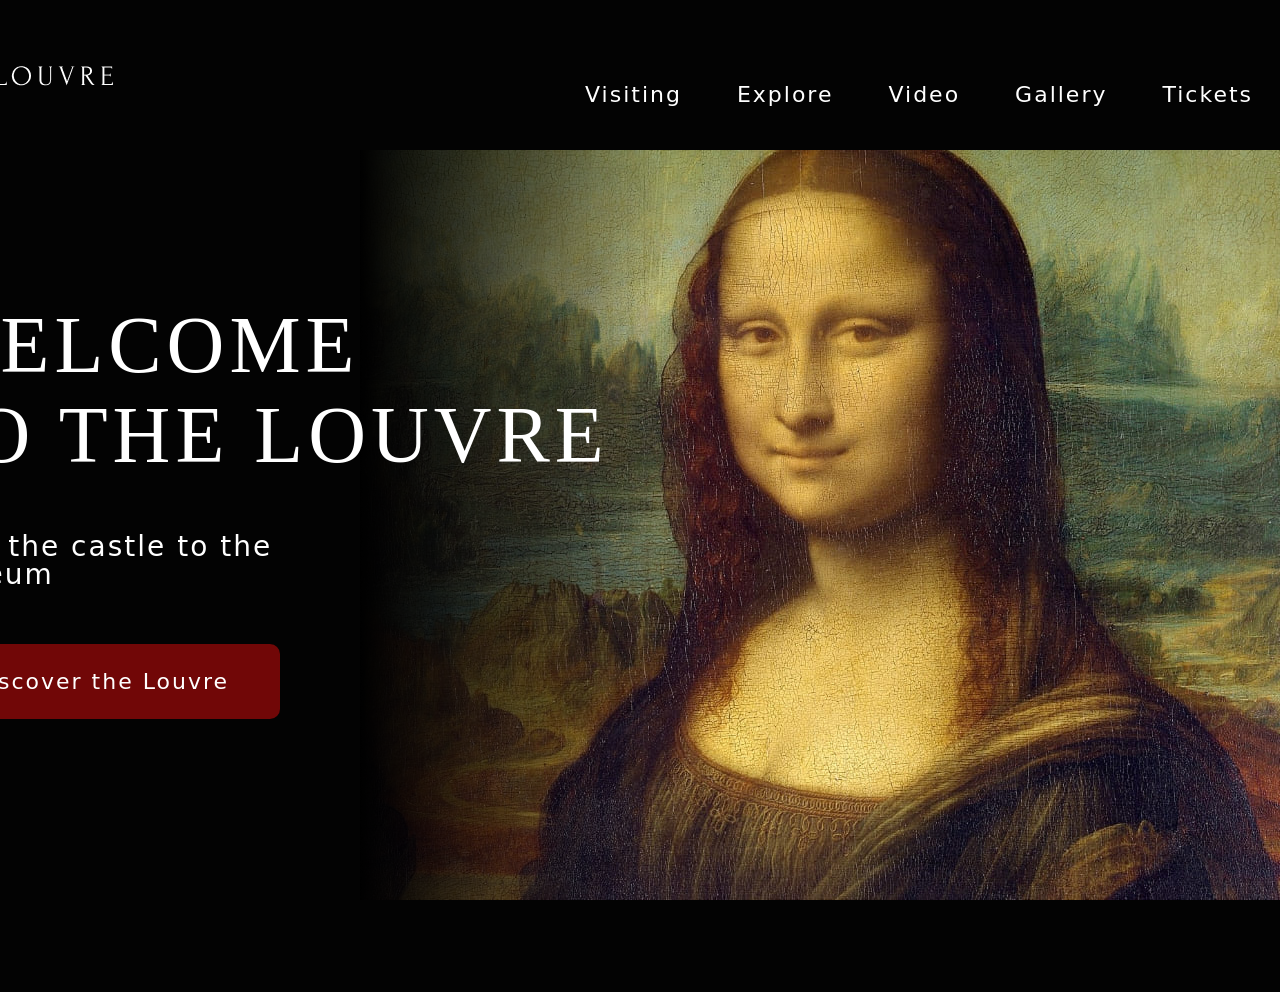
==== rsschool-museum-fixed/index.html @ 0a3632d0 "feat: feat first section" ====
<!DOCTYPE html>
<html lang="en">
<head>
  <meta charset="UTF-8">
  <meta name="viewport" content="width=device-width, initial-scale=1.0">
  <title>rsschool-museum-fixed</title>
  <link rel="stylesheet" href="style.css">
</head>
<body class="body">
  <header  class="header">
      <img src="images/Logo.png" alt="Logo" class="Logo">
      <nav>
        <ul class="nav-list">
          <li><a class="list" href="#Visiting">Visiting</a></li>
          <li><a class="list" href="#Explore">Explore</a></li>
          <li><a class="list" href="#Video">Video</a></li>
          <li><a class="list" href="#Gallery">Gallery</a></li>
          <li><a class="list" href="#Tickets">Tickets</a></li>
          <li><a class="list" href="#Contacts">Contacts</a></li>
        </ul>
      </nav>
  </header>
  <main>
<section class="welcome" id="welcome">
  <img src="images/main.png" alt="Main" class="Main">
  <div class="firstpage"> 
<H1> Welcome  <br> 
to the Louvre</H1>
<p>From the castle to the museum</p>
<button class="button"> <a  href=https://www.google.com/maps/@48.8618159,2.3366818,3a,75y,81.55h,73.4t/data=!3m7!1e1!3m5!1sAF1QipOVxZQuSy3Bx9T_HpH_7FtBHDTXvI6SF-A10ocT!2e10!3e12!7i5472!8i2736> Discover the Louvre </a> </button>
</div>
</section>
<section class="Visiting" id="Visiting"> 

</section>
<section class="Explore" id="Explore">

</section>
<section class="Video" id="Video">

</section>
<section class="Gallery" id="Gallery">

</section>
<section class="Tickets" id="Tickets">

</section>
<section class="Contacts" id="Contacts">

</section>
  </main>
  <footer>

  </footer>
</body>
</html>
---- rsschool-museum-fixed/style.css ----
* {
    box-sizing: border-box;
}

.body {
    display: flex;
    flex-direction: column;
    align-items: center;
overflow: hidden;
top: -32px;
left: -240px;
margin: 0 auto;
  padding: 0;
  box-sizing: border-box;
}
a {
    text-decoration: none;
    color: inherit;
  }
  ul, ol {
    list-style: none;
  }
  button {
    border: none;
    background: none;
    cursor: pointer;
  }
  em, i {
    font-style: normal;
  }
  input, button, textarea {
    font-family: inherit;
    font-size: inherit;
  }
  article, aside, footer, header, nav, section {
    display: block;
  }
  body {
    line-height: 1;
    font-family: Arial, sans-serif;
    color: #000;
    background: #fff;
  }

h1 {
    margin: 0px;
}

nav {
    width: 775px;
    height: 26px;
}


.header {
    padding-right: 240px;
    background: #030303;
    padding-left: 240px;
    display: flex;
    gap: 466px;
    width: 1920px;
height: 150px;

align-items: center;
}

a{
 text-decoration: none;
}

.logo {
width: 199px;
height: 33px;
}


.nav-list{
    padding-left: 0;
    display: flex;
    gap: 55px;
font-family: system-ui, -apple-system, BlinkMacSystemFont, 'Segoe UI', Roboto, Oxygen, Ubuntu, Cantarell, 'Open Sans', 'Helvetica Neue', sans-serif;
font-weight: 200;
font-size: 22px;
line-height: 100%;
letter-spacing: 2px;
}

.list {
    color: #FFFFFF;
    display: flex;
font-family: system-ui, -apple-system, BlinkMacSystemFont, 'Segoe UI', Roboto, Oxygen, Ubuntu, Cantarell, 'Open Sans', 'Helvetica Neue', sans-serif;
font-weight: 200;
font-size: 22px;
line-height: 100%;
letter-spacing: 2px;
}

.welcome {
position: relative;
padding-top: 150px;
width: 1920px;
height: 842px;
background: #030303;
padding-left: 240px;
padding-right: 240px;
color: #FFFFFF;
}
 h1 {
    font-family: Forum;
font-weight: 400;
font-size: 80px;
leading-trim: NONE;
line-height: 90px;
letter-spacing: 5px;
text-transform: uppercase;
width: 700px;
height: 180px;
 }

 p {
    padding-top: 25px;
    font-family: system-ui, -apple-system, BlinkMacSystemFont, 'Segoe UI', Roboto, Oxygen, Ubuntu, Cantarell, 'Open Sans', 'Helvetica Neue', sans-serif;
font-weight: 300;
font-size: 28px;
leading-trim: NONE;
line-height: 100%;
letter-spacing: 2px;
width: 445px;
height: 33px;
top: 205px;
 }

.button {
    margin-top: 75px;
    width: 232px;
height: 75px;
left: 64px;
width: 360px;
height: 75px;
border-radius: 10px;
background: #710707;
font-family: system-ui, -apple-system, BlinkMacSystemFont, 'Segoe UI', Roboto, Oxygen, Ubuntu, Cantarell, 'Open Sans', 'Helvetica Neue', sans-serif;
font-weight: 300;
font-size: 22px;
leading-trim: NONE;
line-height: 100%;
letter-spacing: 2px;
text-align: center;
vertical-align: middle;
padding left : 64px;
padding right: 64px;
color: #FFFFFF;
}

.Main {
    position: absolute;
    left: 680px;
    top: 0;
    display: flex;
    width: 1000px;
    height: 750px;
  }

.firstpage {
    position: relative;
    z-index: 2;
}
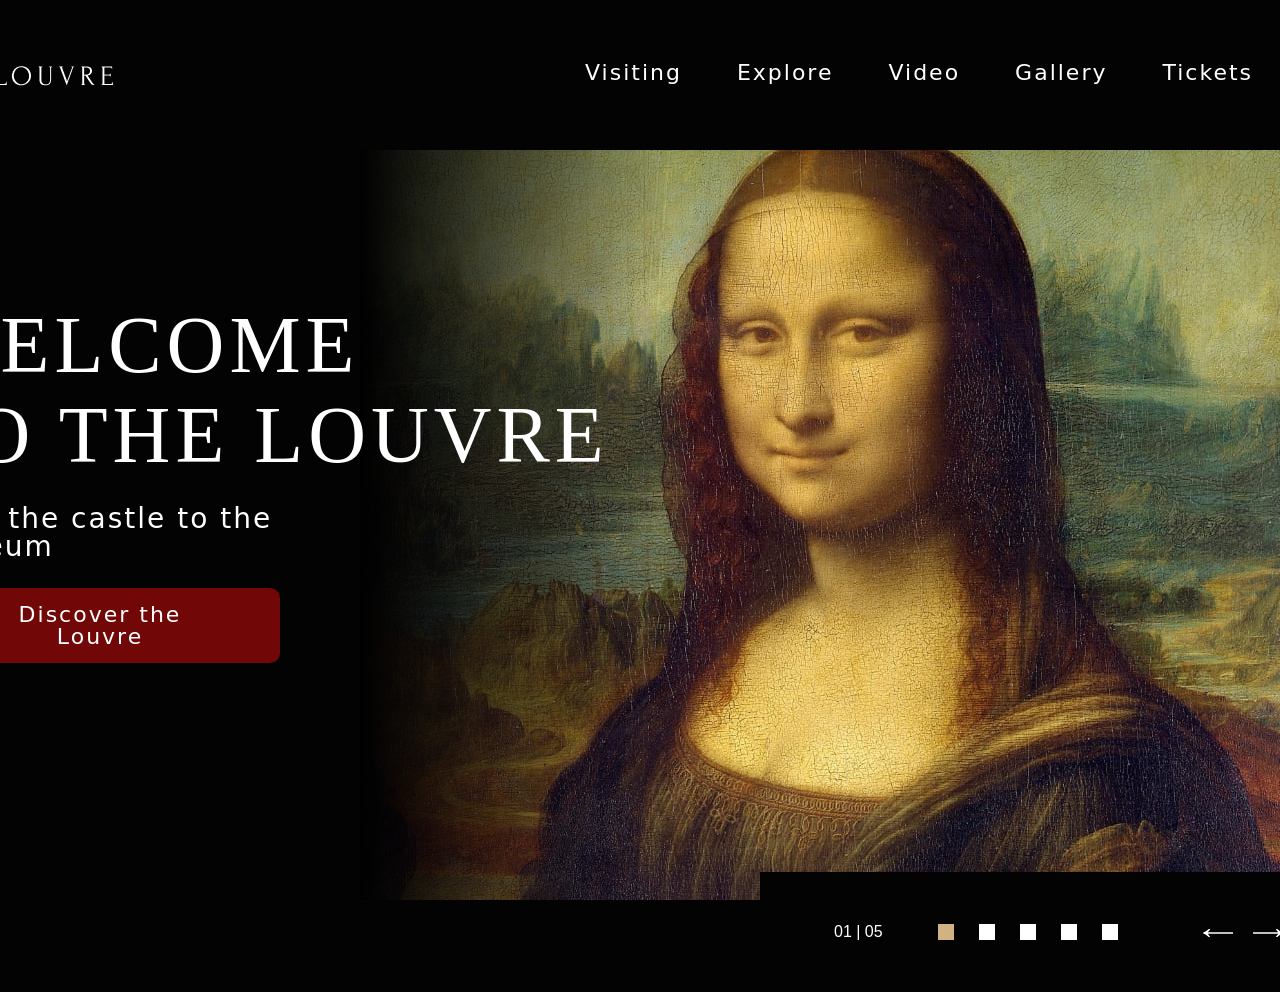
==== commit d2f5fce7: "fix: fix first page" ====
--- a/rsschool-museum-fixed/index.html
+++ b/rsschool-museum-fixed/index.html
@@ -24,11 +24,35 @@
 <section class="welcome" id="welcome">
   <img src="images/main.png" alt="Main" class="Main">
   <div class="firstpage"> 
-<H1> Welcome  <br> 
-to the Louvre</H1>
-<p>From the castle to the museum</p>
+<h1> Welcome  <br> 
+to the Louvre</h1>
+<p class="text1">From the castle to the museum</p>
 <button class="button"> <a  href=https://www.google.com/maps/@48.8618159,2.3366818,3a,75y,81.55h,73.4t/data=!3m7!1e1!3m5!1sAF1QipOVxZQuSy3Bx9T_HpH_7FtBHDTXvI6SF-A10ocT!2e10!3e12!7i5472!8i2736> Discover the Louvre </a> </button>
 </div>
+<div class="welcomslide">
+<p class="data">
+01
+|
+05
+</p>
+<div class="slides">
+<div class="slide1 square">
+</div>
+<div class="slide2 square">
+</div>
+<div class="slide3 square">
+</div>
+<div class="slide4 square">
+</div>
+<div class="slide5 square">
+</div>
+<div class="arrows">
+  <img src="images/Arrows.svg" alt="Arrows" class="Arrows">
+</div>
+
+</div>
+</div>
+
 </section>
 <section class="Visiting" id="Visiting"> 
 
--- a/rsschool-museum-fixed/style.css
+++ b/rsschool-museum-fixed/style.css
@@ -1,5 +1,7 @@
 * {
     box-sizing: border-box;
+    margin: 0;
+    padding: 0;
 }
 
 .body {
@@ -117,7 +119,7 @@
 height: 180px;
  }
 
- p {
+ .text1 {
     padding-top: 25px;
     font-family: system-ui, -apple-system, BlinkMacSystemFont, 'Segoe UI', Roboto, Oxygen, Ubuntu, Cantarell, 'Open Sans', 'Helvetica Neue', sans-serif;
 font-weight: 300;
@@ -147,8 +149,8 @@
 letter-spacing: 2px;
 text-align: center;
 vertical-align: middle;
-padding left : 64px;
-padding right: 64px;
+padding-left : 64px;
+padding-right: 64px;
 color: #FFFFFF;
 }
 
@@ -156,6 +158,7 @@
     position: absolute;
     left: 680px;
     top: 0;
+    bottom: 60px;
     display: flex;
     width: 1000px;
     height: 750px;
@@ -164,4 +167,54 @@
 .firstpage {
     position: relative;
     z-index: 2;
+}
+
+.welcomslide {
+  padding-left: 74px;
+  align-items: center;
+  position: absolute;
+  right: 240px;
+  bottom: 0;
+    z-index: 3;
+  display: flex;
+  width: 600px;
+height: 120px;
+background: rgba(3, 3, 3, 1);
+}
+
+.square {
+  background: red;
+  width: 16px;
+height: 16px;
+}
+
+.data {
+  align-items: center;
+}
+
+.slides {
+  margin-left: 55px;
+  display: flex;
+  gap: 25px;
+}
+
+.Arrows {
+  margin-left: 60px;
+  margin-right: 75px;
+}
+
+.slide1 {
+  background: rgba(210, 177, 131, 1);
+}
+.slide2 {
+  background: rgba(255, 255, 255, 1);
+}
+.slide3 {
+  background: rgba(255, 255, 255, 1);
+}
+.slide4 {
+  background: rgba(255, 255, 255, 1);
+}
+.slide5 {
+  background: rgba(255, 255, 255, 1);
 }
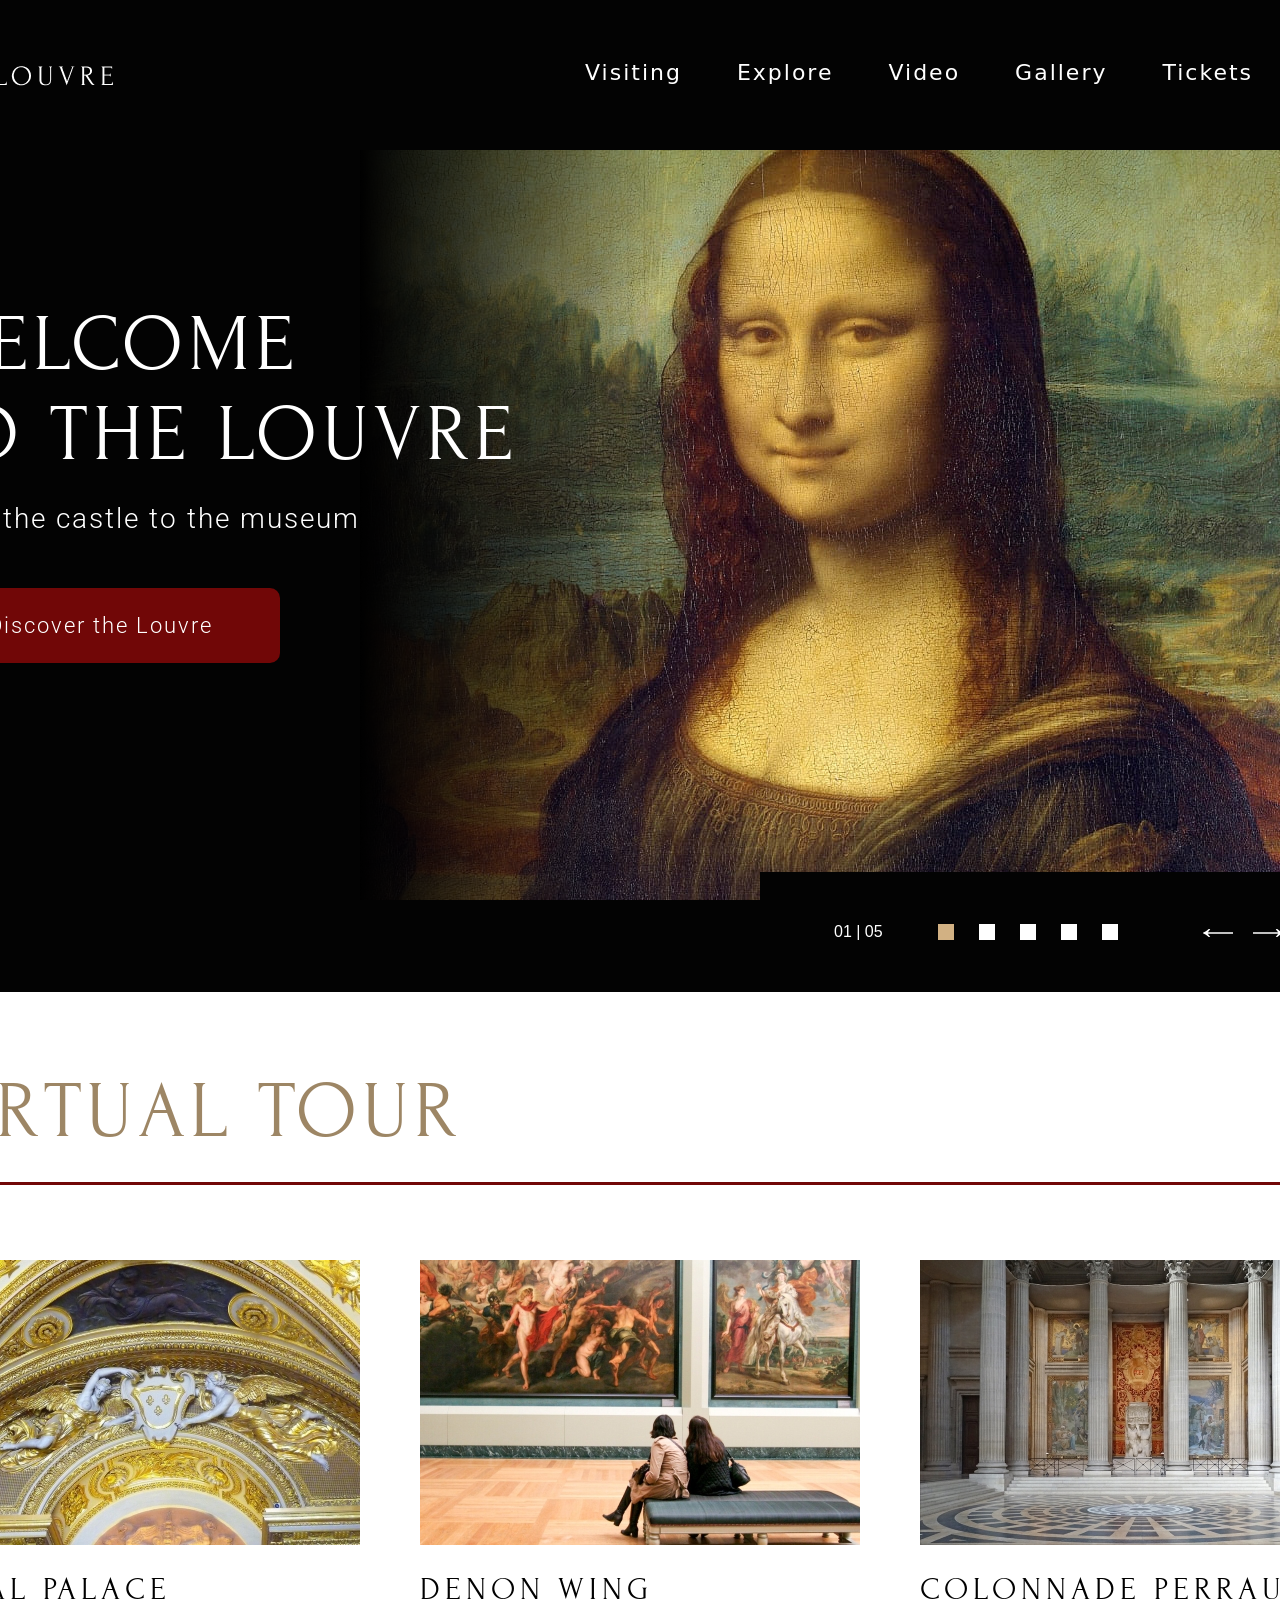
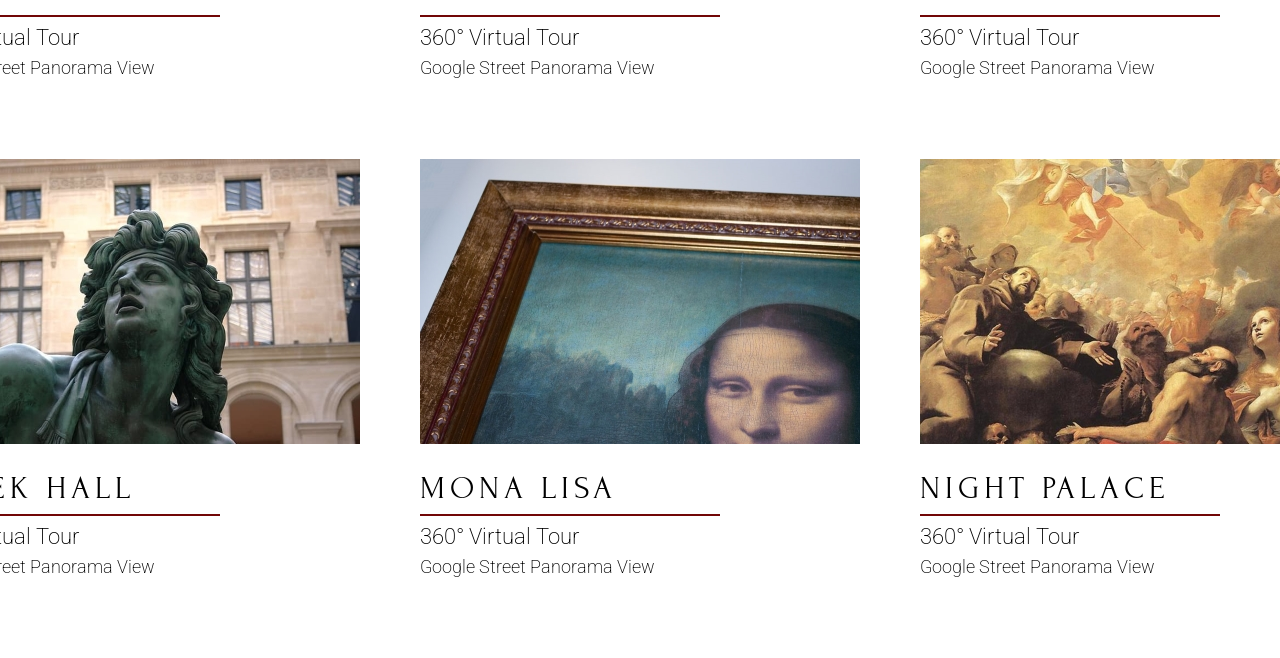
==== commit fee24986: "feat: feat second section" ====
--- a/rsschool-museum-fixed/index.html
+++ b/rsschool-museum-fixed/index.html
@@ -5,6 +5,12 @@
   <meta name="viewport" content="width=device-width, initial-scale=1.0">
   <title>rsschool-museum-fixed</title>
   <link rel="stylesheet" href="style.css">
+  <link rel="preconnect" href="https://fonts.googleapis.com">
+<link rel="preconnect" href="https://fonts.gstatic.com" crossorigin>
+<link href="https://fonts.googleapis.com/css2?family=Roboto:ital,wght@0,100..900;1,100..900&display=swap" rel="stylesheet">
+<link rel="preconnect" href="https://fonts.googleapis.com">
+<link rel="preconnect" href="https://fonts.gstatic.com" crossorigin>
+<link href="https://fonts.googleapis.com/css2?family=Forum&family=Roboto:ital,wght@0,100..900;1,100..900&display=swap" rel="stylesheet">
 </head>
 <body class="body">
   <header  class="header">
@@ -24,7 +30,7 @@
 <section class="welcome" id="welcome">
   <img src="images/main.png" alt="Main" class="Main">
   <div class="firstpage"> 
-<h1> Welcome  <br> 
+<h1 class="textpage1"> Welcome  <br> 
 to the Louvre</h1>
 <p class="text1">From the castle to the museum</p>
 <button class="button"> <a  href=https://www.google.com/maps/@48.8618159,2.3366818,3a,75y,81.55h,73.4t/data=!3m7!1e1!3m5!1sAF1QipOVxZQuSy3Bx9T_HpH_7FtBHDTXvI6SF-A10ocT!2e10!3e12!7i5472!8i2736> Discover the Louvre </a> </button>
@@ -49,14 +55,123 @@
 <div class="arrows">
   <img src="images/Arrows.svg" alt="Arrows" class="Arrows">
 </div>
-
 </div>
 </div>
+</section>
 
+<section class="Visiting" id="Visiting"> 
+<div class="virtualtour">
+  <h1 class="h1virtualtour">
+    Virtual tour
+  </h1>
+
+<div class="linepage2">
+</div>
+
+<div class="firstlineimg">
+  <a class="boxpage2" href="https://www.google.com/maps/@48.8606882,2.3356791,3a,90y,328.36h,87.55t/data=!3m7!1e1!3m5!1sAF1QipMZ9YgnArbwEIbTDANeSQYFu9gNqpW_2Sv8FBvY!2e10!3e12!7i4352!8i1815">
+  <img src="images/royalplace.jpg" alt="royalplace" class="photopage2">
+  <p class="textpage2">
+    Royal Palace
+  </p>
+      <div class="lineboxpage2">
+
+    </div>
+    <div class="text360">
+    360° Virtual Tour
+    </div>
+    <div class="textgoogle">
+    Google Street Panorama View
+    </div>
+  </a>
+
+  <a class="boxpage2" href="https://www.google.com/maps/@48.8563254,2.3352706,3a,75y,90t/data=!3m7!1e1!3m5!1sAF1QipNRj_CwP4coDMYdCHj6qHeBeJpI2VxU5BUsOX4F!2e10!3e12!7i11000!8i5500">
+    <img src="images/denonwing.jpg" alt="denonwing" class="photopage2">
+    <p class="textpage2">
+      Denon Wing
+    </p>
+        <div class="lineboxpage2">
+  
+        </div>
+        <div class="text360">
+      360° Virtual Tour
+        </div>
+        <div class="textgoogle">
+      Google Street Panorama View
+        </div>
+      </a>
+
+<a class="boxpage2" href="https://www.google.com/maps/@48.8601723,2.3395439,3a,88.4y,322.04h,84.25t/data=!3m7!1e1!3m5!1sAF1QipNMZGQuEA-pAUvIG_eP_2f3gWTKZEJ6XLVJ-Pgb!2e10!3e12!7i10240!8i5120">
+  <img src="images/ColonnadePerrault.jpg" alt="ColonnadePerrault" class="photopage2">
+  <p class="textpage2">
+    Colonnade Perrault
+  </p>
+  <div class="lineboxpage2">
+
+  </div>
+  <div class="text360">
+    360° Virtual Tour
+  </div>
+  <div class="textgoogle">
+    Google Street Panorama View
+  </div>
+</a>
+</div>
+
+  <div class="secondlineimg">
+    <a class="boxpage2" href="https://www.google.com/maps/@48.860183,2.3356156,3a,90y,177.69h,95.61t/data=!3m7!1e1!3m5!1sAF1QipP7uFZnTITRe-7AEVAgHAfqiCL-03gvBHcYWgF3!2e10!3e12!7i5472!8i2736">
+    <img src="images/Greekhall.jpg" alt="Greekhall" class="photopage2">
+    <p class="textpage2">
+      Greek hall
+    </p>
+        <div class="lineboxpage2">
+  
+      </div>
+      <div class="text360">
+      360° Virtual Tour
+      </div>
+      <div class="textgoogle">
+      Google Street Panorama View
+      </div>
+    </a>
+  
+    <a class="boxpage2" href="https://www.google.com/maps/@48.8598788,2.3355157,3a,82.2y,7.53h,94t/data=!3m7!1e1!3m5!1sAF1QipO1wkUUbyzpPjj-OR0mR5etZJT-xl-40XK8rDQ3!2e10!3e12!7i10240!8i5120">
+      <img src="images/MonaLisa.jpg" alt="MonaLisa" class="photopage2">
+      <p class="textpage2">
+        Mona Lisa
+      </p>
+          <div class="lineboxpage2">
+    
+          </div>
+          <div class="text360">
+        360° Virtual Tour
+          </div>
+          <div class="textgoogle">
+        Google Street Panorama View
+          </div>
+        </a>
+  
+  <a class="boxpage2" href="https://www.google.com/maps/@48.8563254,2.3352706,3a,90y,21.26h,79.91t/data=!3m7!1e1!3m5!1sAF1QipPpGAowYatVyk3MMGnZAaQkYm2EUk-Dlca06SS5!2e10!3e12!7i11304!8i5652">
+    <img src="images/NightPalace.jpg" alt="NightPalace" class="photopage2">
+    <p class="textpage2">
+      Night Palace
+     </p>
+    <div class="lineboxpage2">
+  
+    </div>
+    <div class="text360">
+      360° Virtual Tour
+    </div>
+    <div class="textgoogle">
+      Google Street Panorama View
+    </div>
+
+
+  </a>
+  </div>
 </section>
-<section class="Visiting" id="Visiting"> 
 
-</section>
+
 <section class="Explore" id="Explore">
 
 </section>
--- a/rsschool-museum-fixed/style.css
+++ b/rsschool-museum-fixed/style.css
@@ -8,7 +8,6 @@
     display: flex;
     flex-direction: column;
     align-items: center;
-overflow: hidden;
 top: -32px;
 left: -240px;
 margin: 0 auto;
@@ -107,8 +106,8 @@
 padding-right: 240px;
 color: #FFFFFF;
 }
- h1 {
-    font-family: Forum;
+ .textpage1 {
+  font-family: "Forum", sans-serif;
 font-weight: 400;
 font-size: 80px;
 leading-trim: NONE;
@@ -121,8 +120,8 @@
 
  .text1 {
     padding-top: 25px;
-    font-family: system-ui, -apple-system, BlinkMacSystemFont, 'Segoe UI', Roboto, Oxygen, Ubuntu, Cantarell, 'Open Sans', 'Helvetica Neue', sans-serif;
-font-weight: 300;
+    font-family: "Roboto", sans-serif;
+    font-weight: 300;
 font-size: 28px;
 leading-trim: NONE;
 line-height: 100%;
@@ -141,7 +140,7 @@
 height: 75px;
 border-radius: 10px;
 background: #710707;
-font-family: system-ui, -apple-system, BlinkMacSystemFont, 'Segoe UI', Roboto, Oxygen, Ubuntu, Cantarell, 'Open Sans', 'Helvetica Neue', sans-serif;
+font-family: "Roboto", sans-serif;
 font-weight: 300;
 font-size: 22px;
 leading-trim: NONE;
@@ -217,4 +216,102 @@
 }
 .slide5 {
   background: rgba(255, 255, 255, 1);
-}+}
+
+
+.Visiting {
+  width: 1920px;
+  height: 1266px;
+  background: rgb(255, 255, 255);
+  padding-left: 240px;
+  padding-top: 75px;
+}
+
+.virtualtour {
+  width: 1440px;
+height: 1116px;
+background: rgba(255, 255, 255, 1);
+}
+
+.h1virtualtour {
+  color: rgba(157, 134, 101, 1);
+font-family: "Forum", sans-serif;
+font-weight: 400;
+font-size: 80px;
+line-height: 90px;
+letter-spacing: 5px;
+margin-bottom: 25px;
+text-transform: uppercase;
+}
+
+.linepage2 {
+  width: 1440px;
+height: 3px;
+background: rgba(113, 7, 7, 1);
+margin-bottom: 75px;
+}
+
+.firstlineimg {
+  width: 1440px;
+height: 424px;
+  display: flex;
+  gap: 60px;
+  margin-bottom: 75px;
+}
+ .boxpage2 {
+  display: block;
+  width: 440px;
+height: 424px;
+background: rgb(255, 255, 255);
+ }
+
+ .photopage2 {
+  width: 440px;
+height: 285px;
+margin-bottom: 25px;
+ }
+
+ .textpage2 {
+  font-family: "Forum", sans-serif;
+font-weight: 400;
+font-size: 32px;
+leading-trim: NONE;
+line-height: 100%;
+letter-spacing: 5px;
+text-transform: uppercase;
+color: rgba(0, 0, 0, 1);
+margin-bottom: 10px;
+ }
+
+ .lineboxpage2 {
+  width: 300px;
+height: 2px;
+background: rgba(113, 7, 7, 1);
+margin-bottom: 10px;
+ }
+
+ .text360 {
+  font-family: "Roboto", sans-serif;
+font-weight: 200;
+font-size: 22px;
+line-height: 100%;
+letter-spacing: 0%;
+color: rgba(0, 0, 0, 1);
+margin-bottom: 10px;
+ }
+
+ .textgoogle {
+  font-family: "Roboto", sans-serif;
+font-weight: 200;
+font-size: 18px;
+leading-trim: NONE;
+line-height: 100%;
+letter-spacing: 0%;
+ }
+
+ .secondlineimg{
+  width: 1440px;
+height: 424px;
+  display: flex;
+  gap: 60px;
+ }
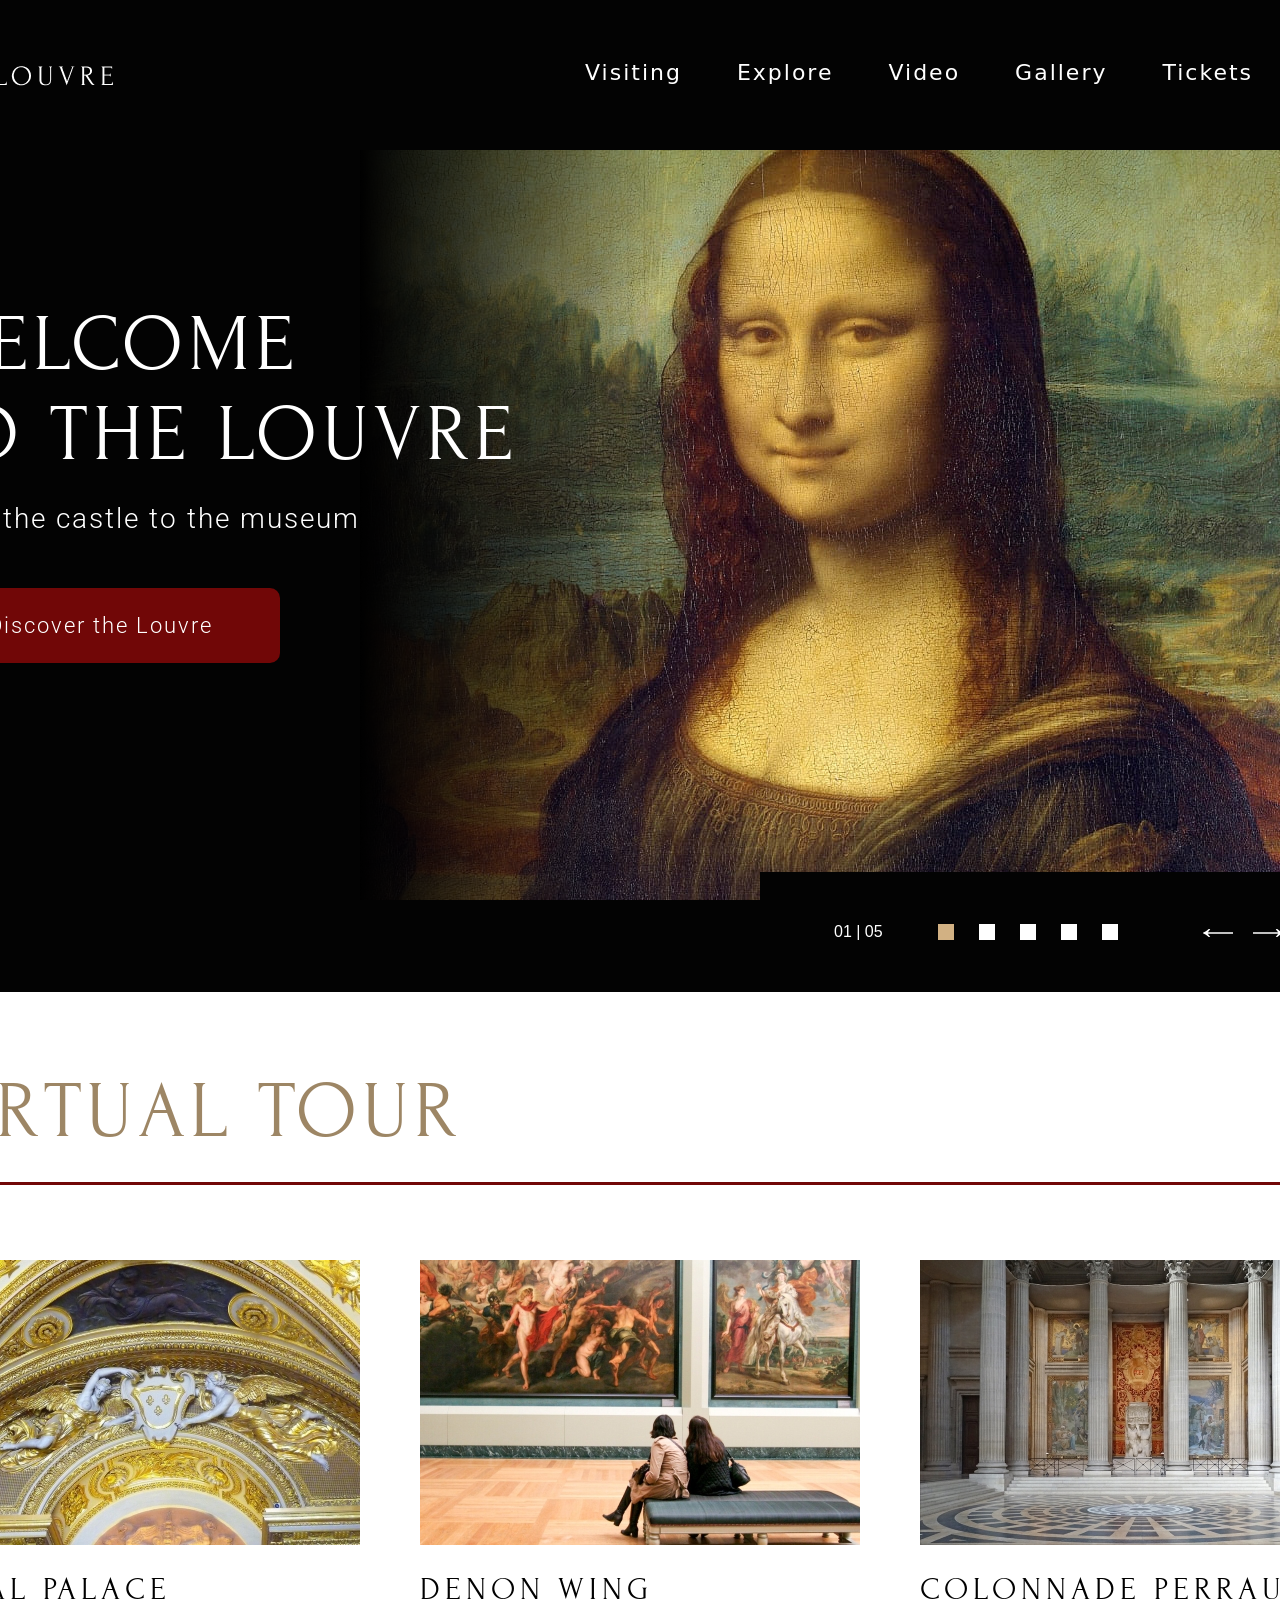
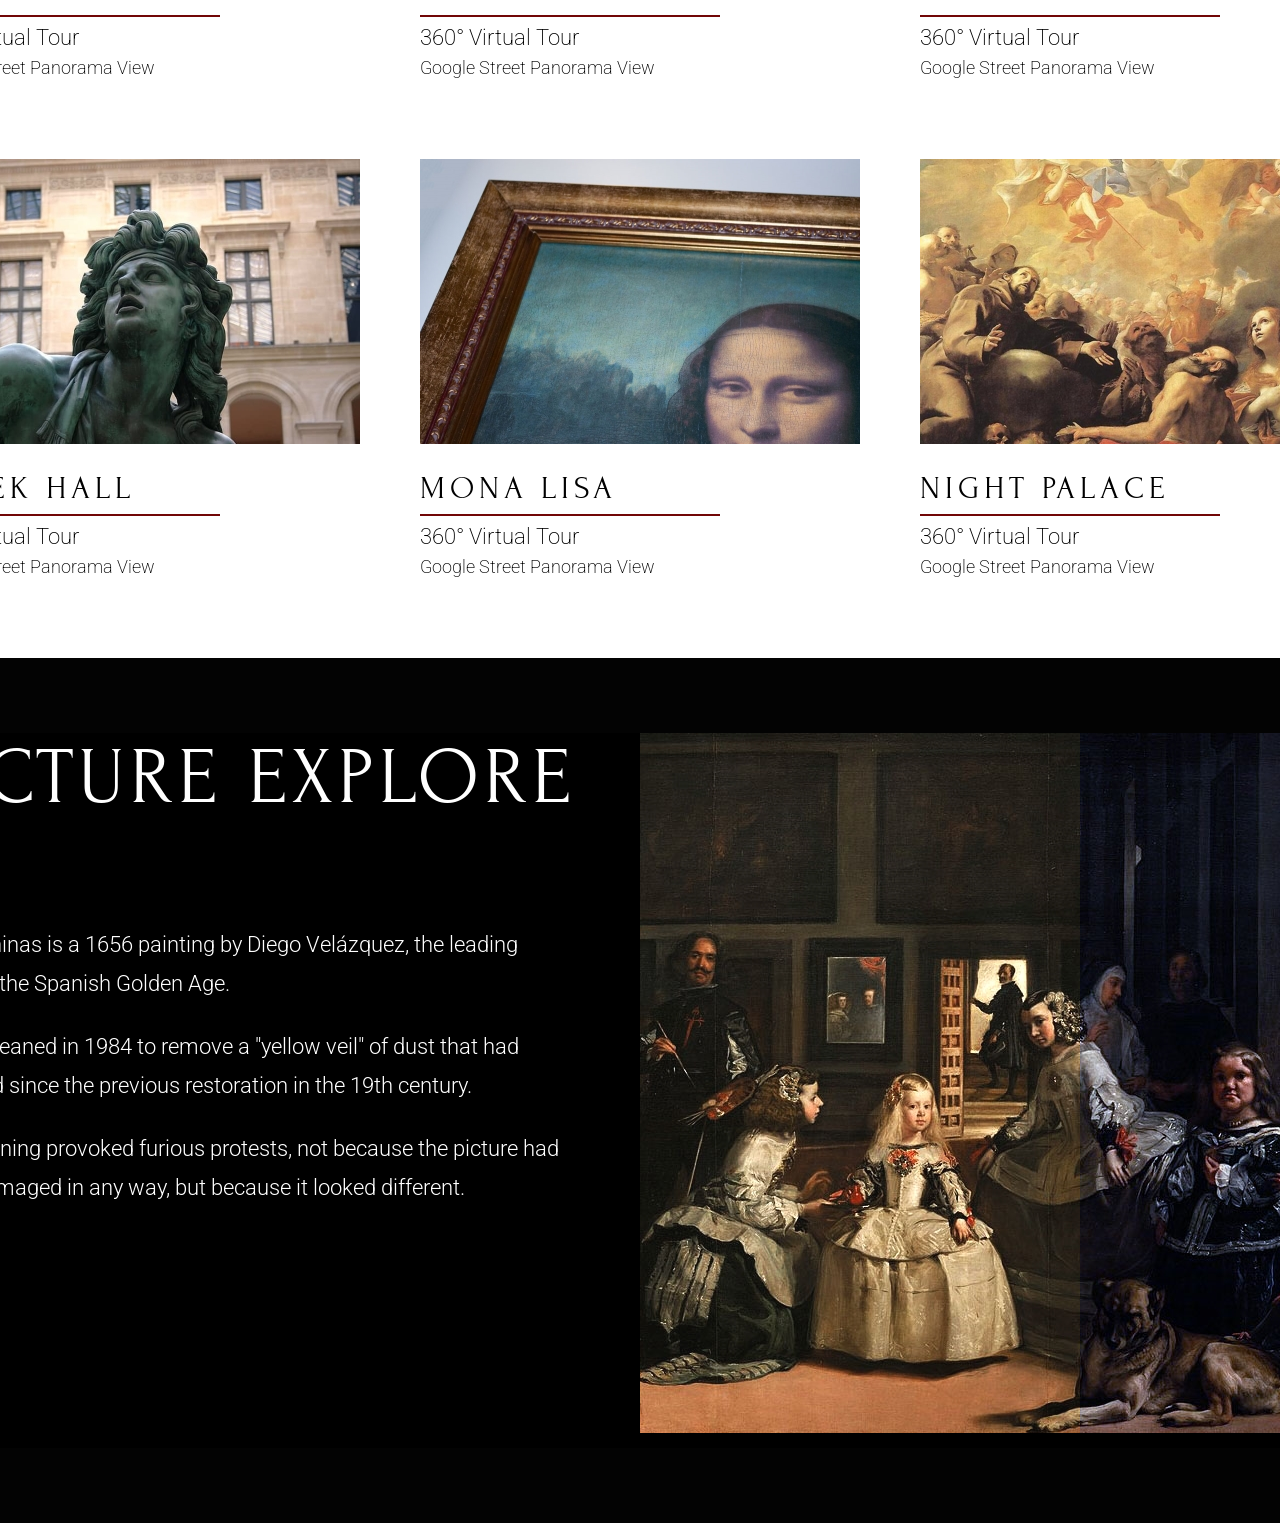
==== commit 6a512798: "feat: feat section3" ====
--- a/rsschool-museum-fixed/index.html
+++ b/rsschool-museum-fixed/index.html
@@ -61,9 +61,9 @@
 
 <section class="Visiting" id="Visiting"> 
 <div class="virtualtour">
-  <h1 class="h1virtualtour">
+  <h2 class="h1virtualtour">
     Virtual tour
-  </h1>
+  </h2>
 
 <div class="linepage2">
 </div>
@@ -173,8 +173,34 @@
 
 
 <section class="Explore" id="Explore">
-
-</section>
+  <div class="pictureexplore">
+    <div class="alltextpage3">
+      <h2 class="textpage3">
+      Picture explore
+      </h2> 
+      <div class="linepage3">
+
+      </div>
+      <div class="textbox3">
+      Las Meninas is a 1656 painting by Diego Velázquez, the leading <br> artist of the Spanish Golden Age.
+      </div>
+      <div class="textbox3">
+      It was cleaned in 1984 to remove a "yellow veil" of dust that had <br> gathered since the previous restoration in the 19th century.
+      </div>
+      <div class="textbox3">
+      The cleaning provoked furious protests, not because the picture had <br> been damaged in any way, but because it looked different.   
+       </div> 
+    </div>
+    <div class="imagespage3">
+        <img class="photopage3right" src="images/rectangleright.jpg" alt="rectangleright" class="photopage3">
+        <div class="photop3left">
+        <img class="photopage3left" src="images/rectangleleft.jpg" alt="rectangleleft" class="photopage3">
+        </div>
+    </div>
+  </div>
+</section>
+
+
 <section class="Video" id="Video">
 
 </section>
--- a/rsschool-museum-fixed/style.css
+++ b/rsschool-museum-fixed/style.css
@@ -314,4 +314,86 @@
 height: 424px;
   display: flex;
   gap: 60px;
- }+ }
+
+ .Explore{
+  width: 1920px;
+height: 865px;
+background: rgba(3, 3, 3, 1);
+padding-top: 75px;
+padding-bottom: 75px ;
+padding-left: 240px;
+ }
+
+ .pictureexplore{
+  display: flex;
+  gap: 60px;
+  width: 1440px;
+height: 715px;
+background: rgb(0, 0, 0);
+ }
+
+ .textpage3 {
+  font-family: "Forum", sans-serif;
+font-weight: 400;
+font-size: 80px;
+leading-trim: NONE;
+line-height: 90px;
+letter-spacing: 5px;
+text-transform: uppercase;
+color: rgba(255, 255, 255, 1);
+margin-bottom: 25px;
+ }
+
+ .linepage3 {
+  width: 660px;
+height: 3px;
+background: rgb(0, 0, 0);
+margin-bottom: 75px;
+ }
+
+ .textbox3 {
+  font-family: "Roboto", sans-serif;
+font-weight: 300;
+font-size: 22px;
+leading-trim: NONE;
+line-height: 38.5px;
+letter-spacing: 0%;
+color: rgba(255, 255, 255, 1);
+margin-bottom: 25px;
+ }
+
+ .photopage3 {
+  position: relative;
+  display: flex;
+  width: 720px;
+height: 700px;
+ }
+
+ .alltextpage3 {
+  display: flex;
+  flex-direction: column;
+ }
+
+ .photopage3right{
+  position: absolute;
+  width: 720px;
+height: 700px;
+ }
+
+ .photopage3left{
+  position: absolute;
+  width: 720px;
+  height: 700px;
+ }
+
+ .photop3left{
+  width: 440px;
+height: 700px;
+overflow: hidden;   
+  position: relative;
+
+ }
+
+
+ 
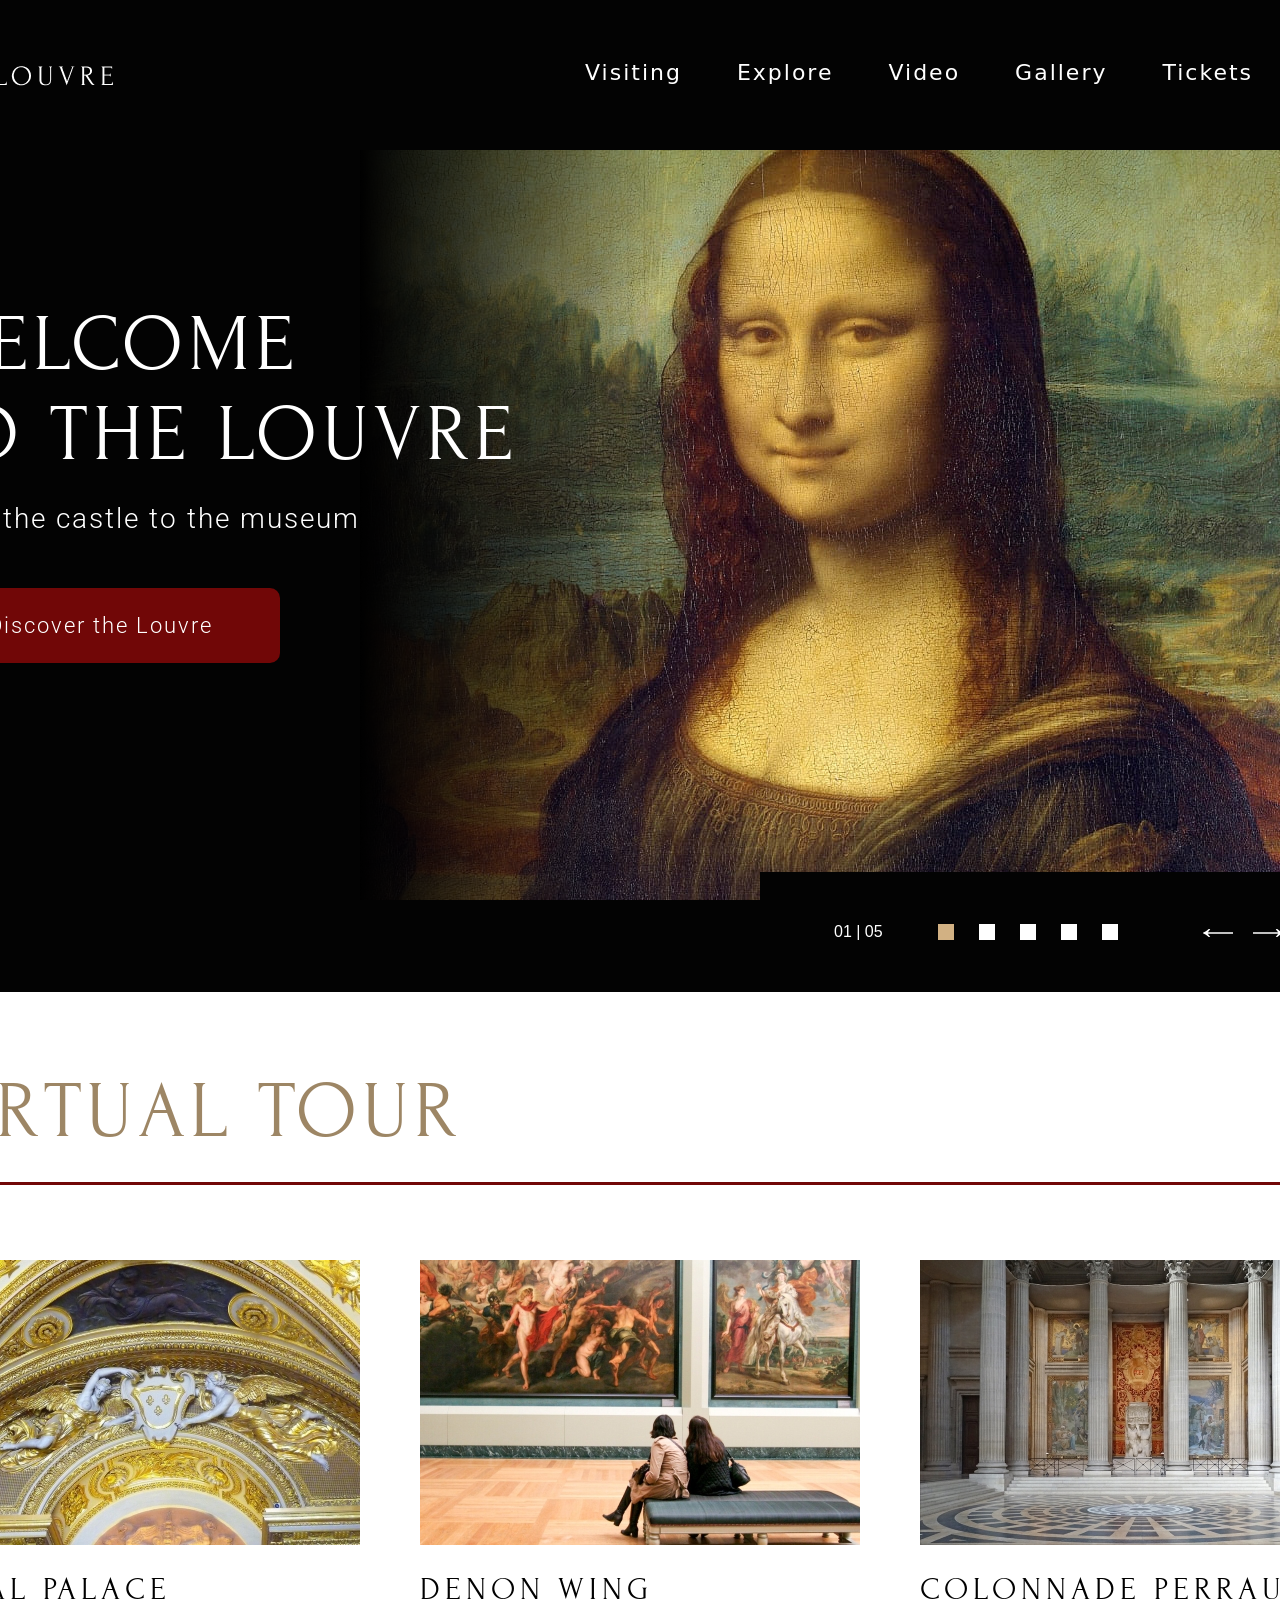
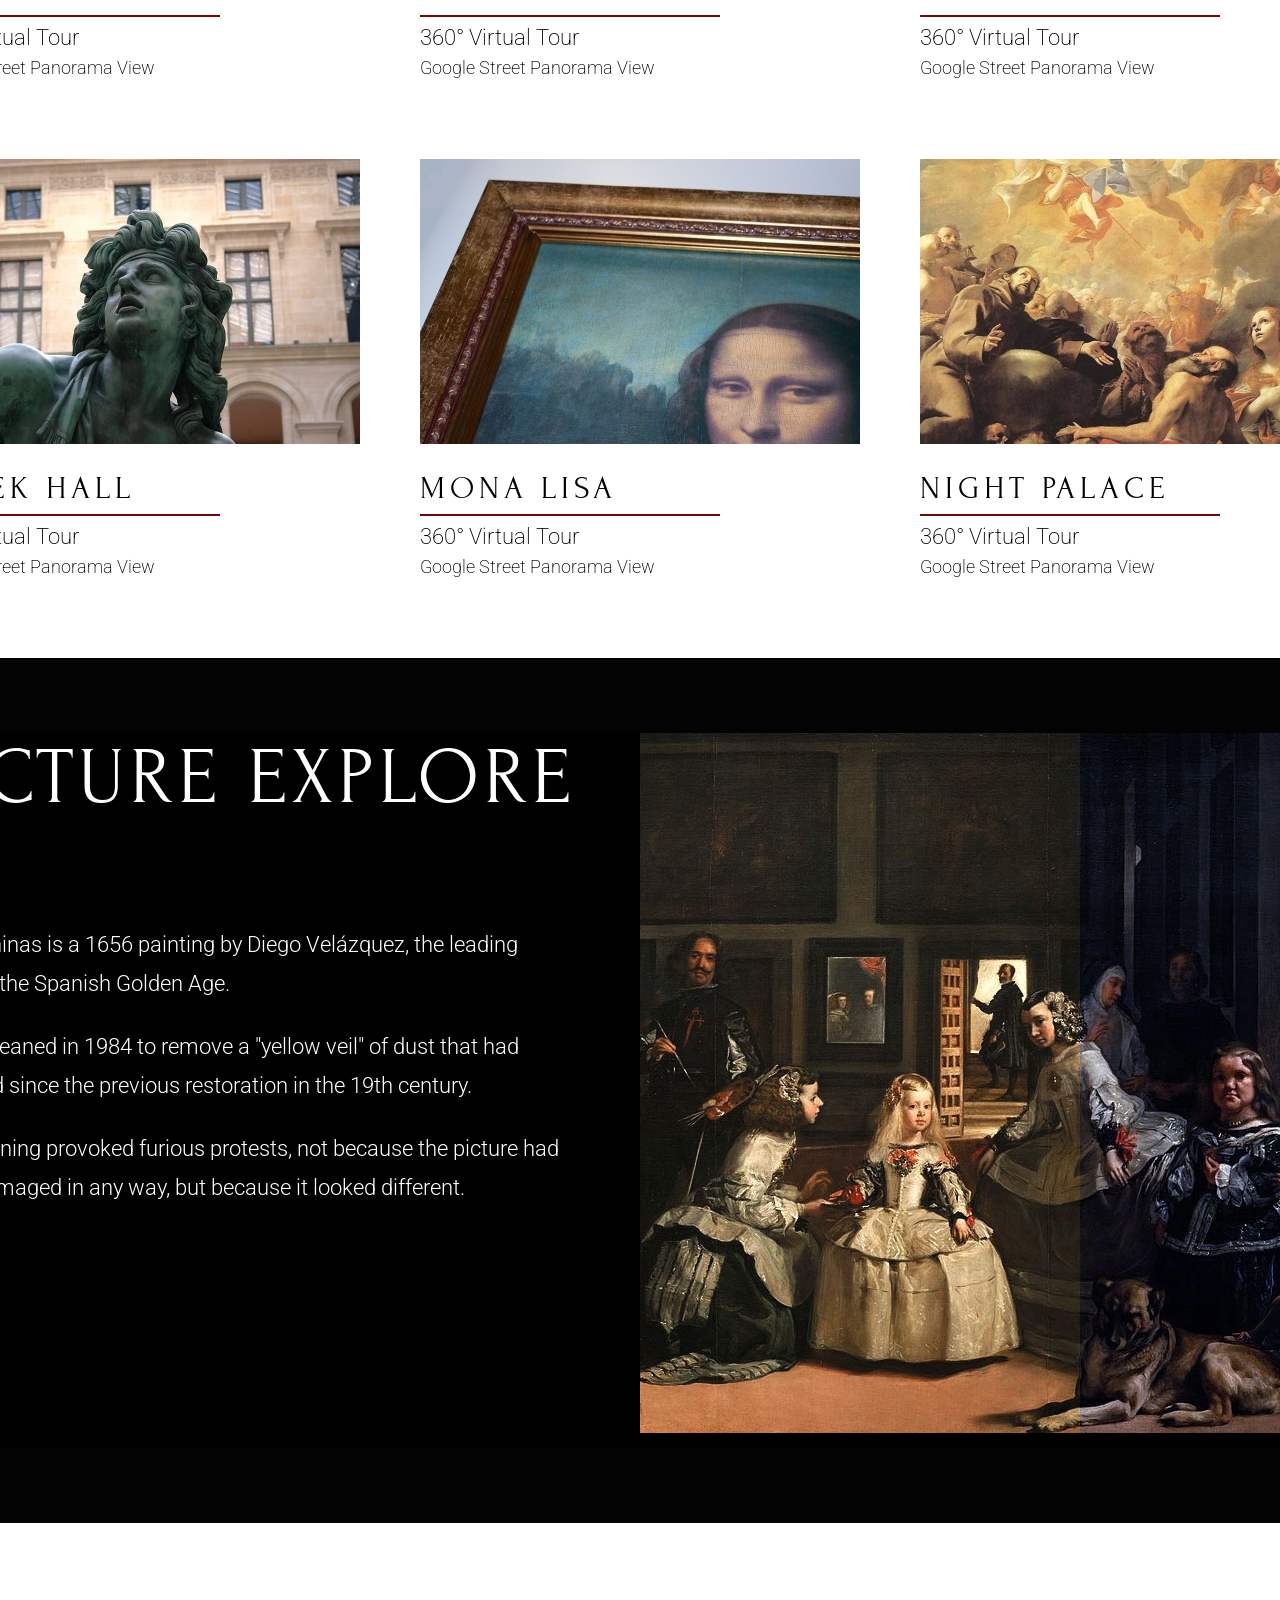
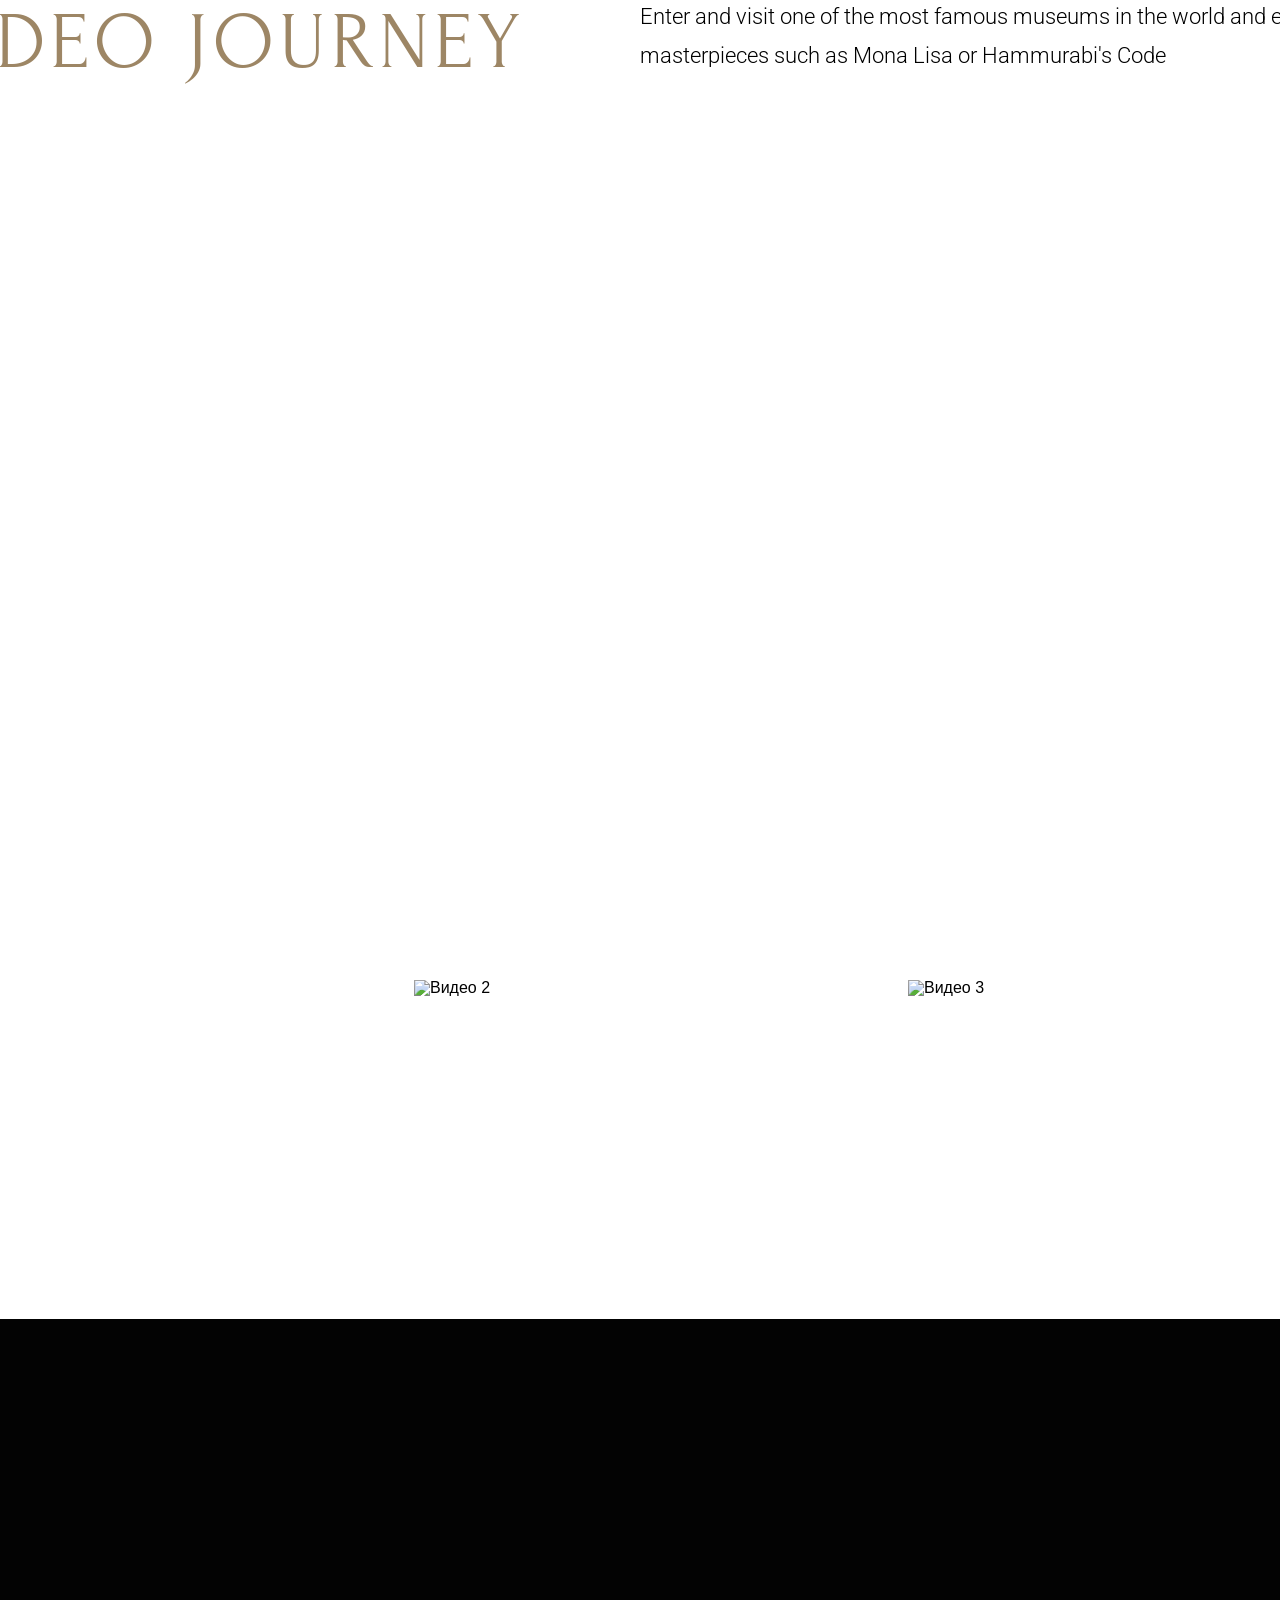
==== commit 0f24555e: "feat: feat 4 section" ====
--- a/rsschool-museum-fixed/index.html
+++ b/rsschool-museum-fixed/index.html
@@ -202,8 +202,40 @@
 
 
 <section class="Video" id="Video">
-
-</section>
+  <div class="videojorney">
+    <div class="mainboxpage4">
+      <div class="textboxpage4">
+        <h2 class="h2page4">
+        Video journey
+        </h2>
+        <p class="textpage4">
+        Enter and visit one of the most famous museums in the world and enjoy <br> masterpieces such as Mona Lisa or Hammurabi's Code
+        </p>
+      </div>
+      <iframe class="video4"
+      width="800"
+      height="450"
+      src="https://www.youtube.com/embed/zp1BXPX8jcU"
+      title="YouTube video player"
+      frameborder="0"
+      allow="accelerometer; autoplay; clipboard-write; encrypted-media; gyroscope; picture-in-picture"
+      allowfullscreen>
+      </iframe>
+    </div>
+    <div class="videobox">
+      <a class="videomini" href="https://www.youtube.com/watch?v=Vi5D6FKhRmo" target="_blank">
+        <img class="videomini" src="https://img.youtube.com/vi/Vi5D6FKhRmo/mqdefault.jpg" alt="Видео 1">
+      </a>
+      <a class="videomini" href="https://www.youtube.com/watch?v=NOhDysLnTvY" target="_blank">
+        <img class="videomini" src="https://img.youtube.com/vi/NOhDysLnTvY/mqdefault.jpg" alt="Видео 2">
+      </a>
+      <a class="videomini" href="https://www.youtube.com/watch?v=aWmJ5DgyWPI" target="_blank">
+        <img class="videomini" src="https://img.youtube.com/vi/aWmJ5DgyWPI/mqdefault.jpg" alt="Видео 3">
+      </a>
+    </div>
+  </div>
+</section>
+
 <section class="Gallery" id="Gallery">
 
 </section>
--- a/rsschool-museum-fixed/style.css
+++ b/rsschool-museum-fixed/style.css
@@ -395,5 +395,76 @@
 
  }
 
-
- + .Video{
+  height: 1396px;
+  width: 1920px;
+  background: rgb(255, 255, 255);
+  padding-left: 240px;
+  padding-top: 75px;
+ }
+
+ .videojorney {
+  width: 1440px;
+height: 1246px;
+background: rgb(255, 255, 255);
+ } 
+
+
+ .h2page4 {
+  font-family: "Forum", sans-serif;
+font-weight: 400;
+font-size: 80px;
+leading-trim: NONE;
+line-height: 90px;
+letter-spacing: 5px;
+text-transform: uppercase;
+color: rgba(157, 134, 101, 1);
+ }
+
+ .textpage4 {
+  font-family: "Roboto", sans-serif;
+font-weight: 300;
+font-size: 22px;
+leading-trim: NONE;
+line-height: 38.5px;
+letter-spacing: 0%;
+vertical-align: middle;
+color: rgba(0, 0, 0, 1);
+ }
+
+ .textboxpage4 {
+  display: flex;
+  gap: 115px;
+  margin-bottom: 75px;
+ }
+ 
+ .mainboxpage4{
+  display: flex;
+  flex-direction: column;
+  gap: 42px;
+  margin-bottom: 40px;
+ }
+
+ .video4 {
+  width: 1440px;
+height: 735px;
+ }
+ 
+ .videobox {
+  width: 1440px;
+height: 254px;
+display: flex;
+gap: 42px;
+ }
+
+
+ .videomini {
+  width: 452px;
+height: 254px;
+ }
+
+ .Gallery {
+  width: 1920px;
+height: 2200px;
+background: rgba(3, 3, 3, 1);
+ }
